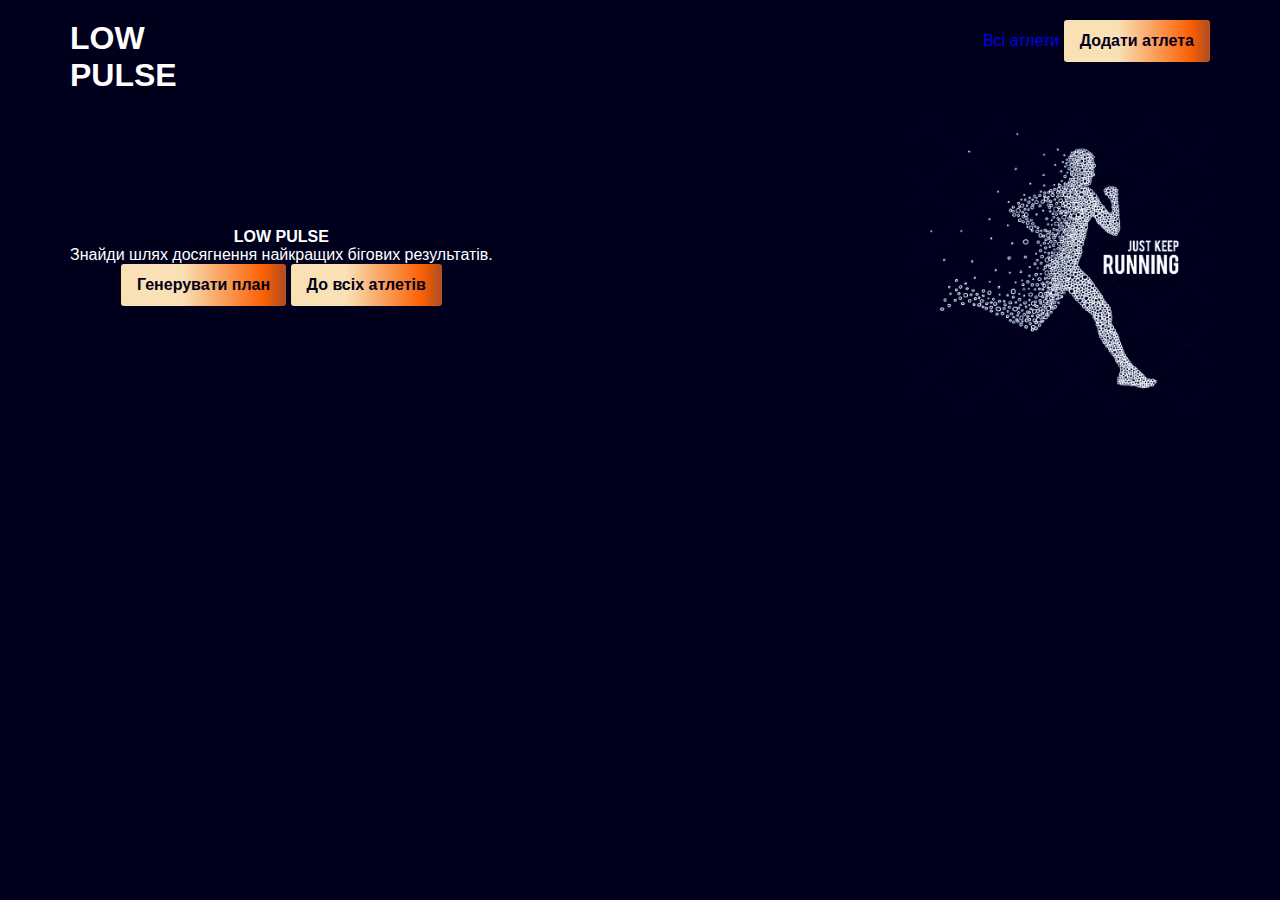
==== index.html @ 3f48e89c "Added index.html" ====
<!DOCTYPE html>
<html lang="ua">

<head>
    <meta charset="UTF-8">
    <meta http-equiv="X-UA-Compatible" content="IE=edge">
    <meta name="viewport" content="width=device-width, initial-scale=1.0">
    <title>Low Pulse</title>
    <link rel="stylesheet" href="CSS/index.css">
</head>

<body>
    <header>
    </header>
    <div class="banner container">
        <div>
            <h4>
                LOW PULSE
            </h4>
            <p class="banner-text">Знайди шлях досягнення найкращих бігових результатів.</p>
            <div class="buttoтs">
                <a href="/form.html" class="button generate">Генерувати план</a>
                <a href="/table.html" class="button ethletes">До всіх атлетів</a>
            </div>
        </div>
        <img alt="running man" src="img/runningpic.png" width="300">
    </div>
    <script>
        fetch("./header.html")
            .then(response => {
                return response.text()
            })
            .then(data => {
                document.querySelector("header").innerHTML = data;
            });
    </script>
</body>

</html>
---- CSS/index.css ----
@import url('https://fonts.googleapis.com/css2?family=Oswald:wght@700&display=swap');
* {
    padding: 0;
    margin: 0;
    box-sizing: border-box;
    text-decoration: none;
}

body {
    background-color: #00001C;
    font-family: 'Noto Sans', sans-serif;
    color: white;
    /* padding: 0px 40px; */
}

.container {
    /* max-width: 1000px; */
    margin-right: auto;
    margin-left: auto;
    padding-left: 16px;
    padding-right: 16px;
}

@media (min-width:992px) {
    .container {
        width: 972px;
        /* margin: 0px 26px;
        padding: 0px 16px; */
    }
}

@media (min-width: 1200px) {
    .container {
        width: 1172px;
    }
}

.button {
    display: inline-block;
    padding: 12px 16px;
    border: none;
    text-align: center;
    color: #00001C;
    background: linear-gradient(90deg, #F9E0B5 2.91%, #F9E0B5 36.99%, #FC6004 86.39%, #B94F1C 97.75%);
    border-radius: 3px;
    cursor: pointer;
    font-weight: bold;
}

nav {
    display: flex;
    justify-content: space-between;
    padding-top: 20px;
    padding-bottom: 25px;
}

.banner {
    display: flex;
    justify-content: space-between;
    align-items: center;
    text-align: center;
    /* padding-top: 110px;
    padding-bottom: 110px; */
}
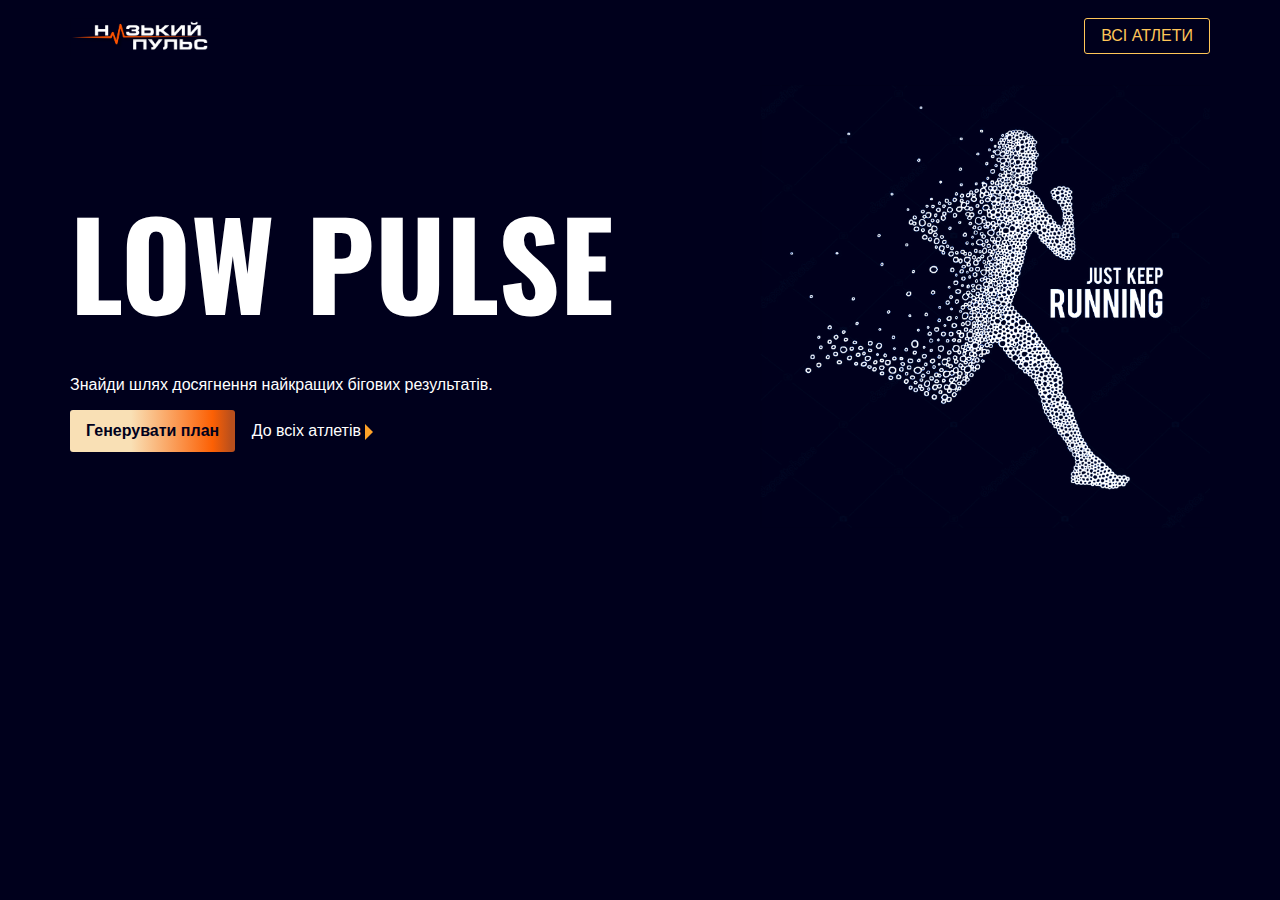
==== commit 2335b2a7: "Added styles" ====
--- a/index.html
+++ b/index.html
@@ -13,17 +13,17 @@
     <header>
     </header>
     <div class="banner container">
-        <div>
-            <h4>
+        <div class=banner-text>
+            <h4 class="front-header">
                 LOW PULSE
             </h4>
             <p class="banner-text">Знайди шлях досягнення найкращих бігових результатів.</p>
-            <div class="buttoтs">
-                <a href="/form.html" class="button generate">Генерувати план</a>
-                <a href="/table.html" class="button ethletes">До всіх атлетів</a>
+            <div class="buttons">
+                <a href="/form" class="button generate">Генерувати план</a>
+                <a href="/table" class="button-athletes">До всіх атлетів<span id="triangle"></span></a>
             </div>
         </div>
-        <img alt="running man" src="img/runningpic.png" width="300">
+        <img alt="running man" src="img/runningpic.png" width="450px" id="image">
     </div>
     <script>
         fetch("./header.html")
--- a/CSS/index.css
+++ b/CSS/index.css
@@ -1,7 +1,7 @@
 @import url('https://fonts.googleapis.com/css2?family=Oswald:wght@700&display=swap');
 * {
-    padding: 0;
-    margin: 0;
+    /* padding: 0; */
+    /* margin: 0; */
     box-sizing: border-box;
     text-decoration: none;
 }
@@ -38,6 +38,7 @@
 .button {
     display: inline-block;
     padding: 12px 16px;
+    margin-right: 12px;
     border: none;
     text-align: center;
     color: #00001C;
@@ -47,10 +48,43 @@
     font-weight: bold;
 }
 
+.button-athletes {
+    color: white;
+}
+
+#triangle {
+    display: inline-block;
+    width: 0;
+    height: 0;
+    border-style: solid;
+    border-width: 0 8px 8px 8px;
+    transform: rotate(90deg);
+    border-color: transparent transparent #ffa228 transparent;
+}
+
+.button-border {
+    text-align: center;
+    display: inline-block;
+    cursor: pointer;
+    color: #FFC658;
+    border: 1px solid #FFC658;
+    border-radius: 3px;
+    padding: 8px 16px;
+    background: transparent;
+    text-transform: uppercase;
+}
+
+.button-border:hover {
+    color: #00001C;
+    background-color: #FFC658;
+    cursor: pointer;
+    transition: color .2s ease-in, background-color .2s ease-in, border-color .2s ease-in;
+}
+
 nav {
     display: flex;
     justify-content: space-between;
-    padding-top: 20px;
+    padding-top: 10px;
     padding-bottom: 25px;
 }
 
@@ -59,6 +93,27 @@
     justify-content: space-between;
     align-items: center;
     text-align: center;
-    /* padding-top: 110px;
-    padding-bottom: 110px; */
+}
+
+.banner-text {
+    display: flex;
+    flex-direction: column;
+    align-items: flex-start;
+    justify-content: space-between;
+}
+
+.buttons {
+    flex-direction: row;
+    justify-content: space-between;
+    align-items: center;
+}
+
+.front-header {
+    font-size: 120px;
+    color: white;
+    margin-top: -120px;
+    margin-bottom: 0px;
+    font-family: 'Oswald', sans-serif;
+    margin-top: 10px;
+    margin-bottom: 10px;
 }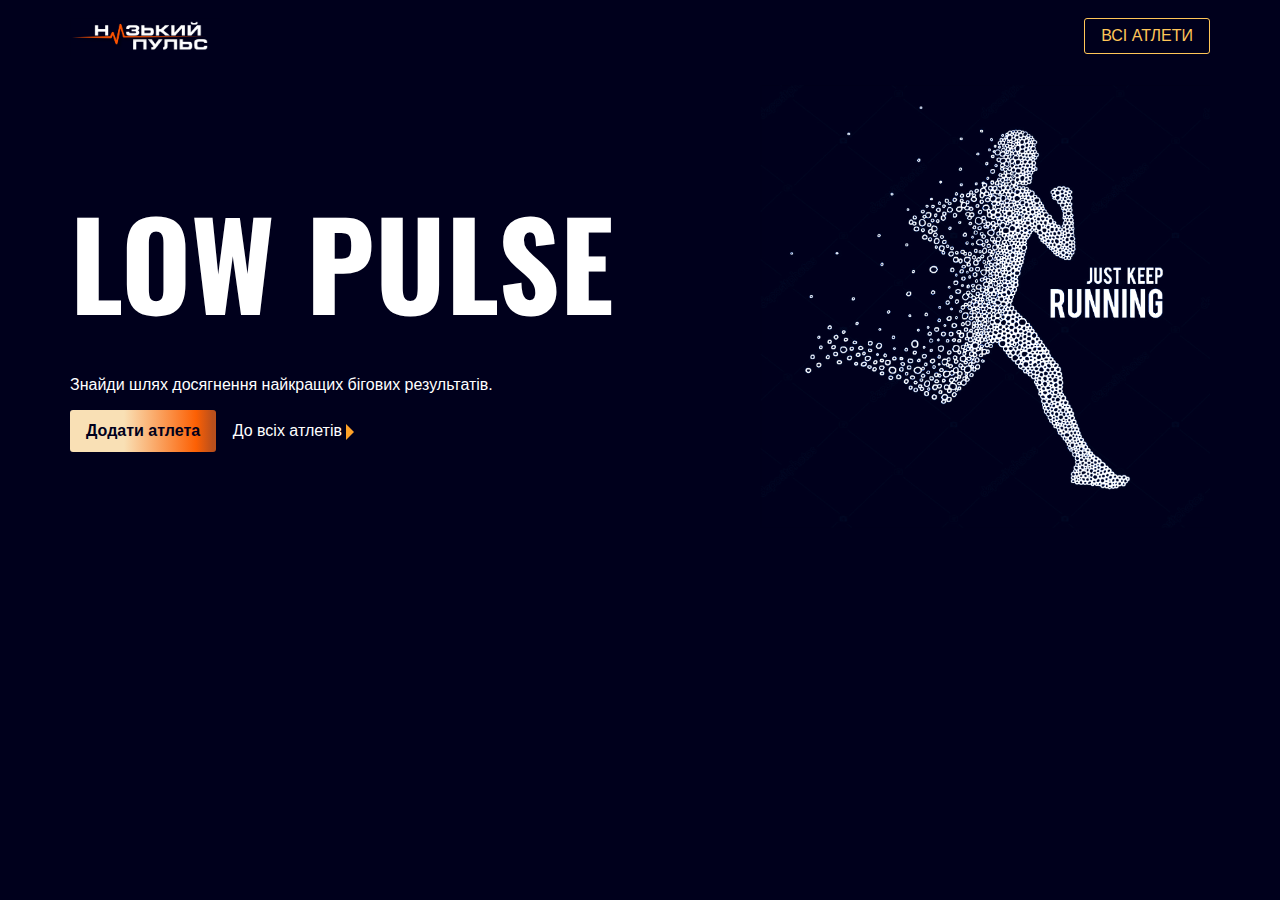
==== commit 72741326: "Added header" ====
--- a/index.html
+++ b/index.html
@@ -19,7 +19,7 @@
             </h4>
             <p class="banner-text">Знайди шлях досягнення найкращих бігових результатів.</p>
             <div class="buttons">
-                <a href="/form" class="button generate">Генерувати план</a>
+                <a href="/form" class="button generate">Додати атлета</a>
                 <a href="/table" class="button-athletes">До всіх атлетів<span id="triangle"></span></a>
             </div>
         </div>
